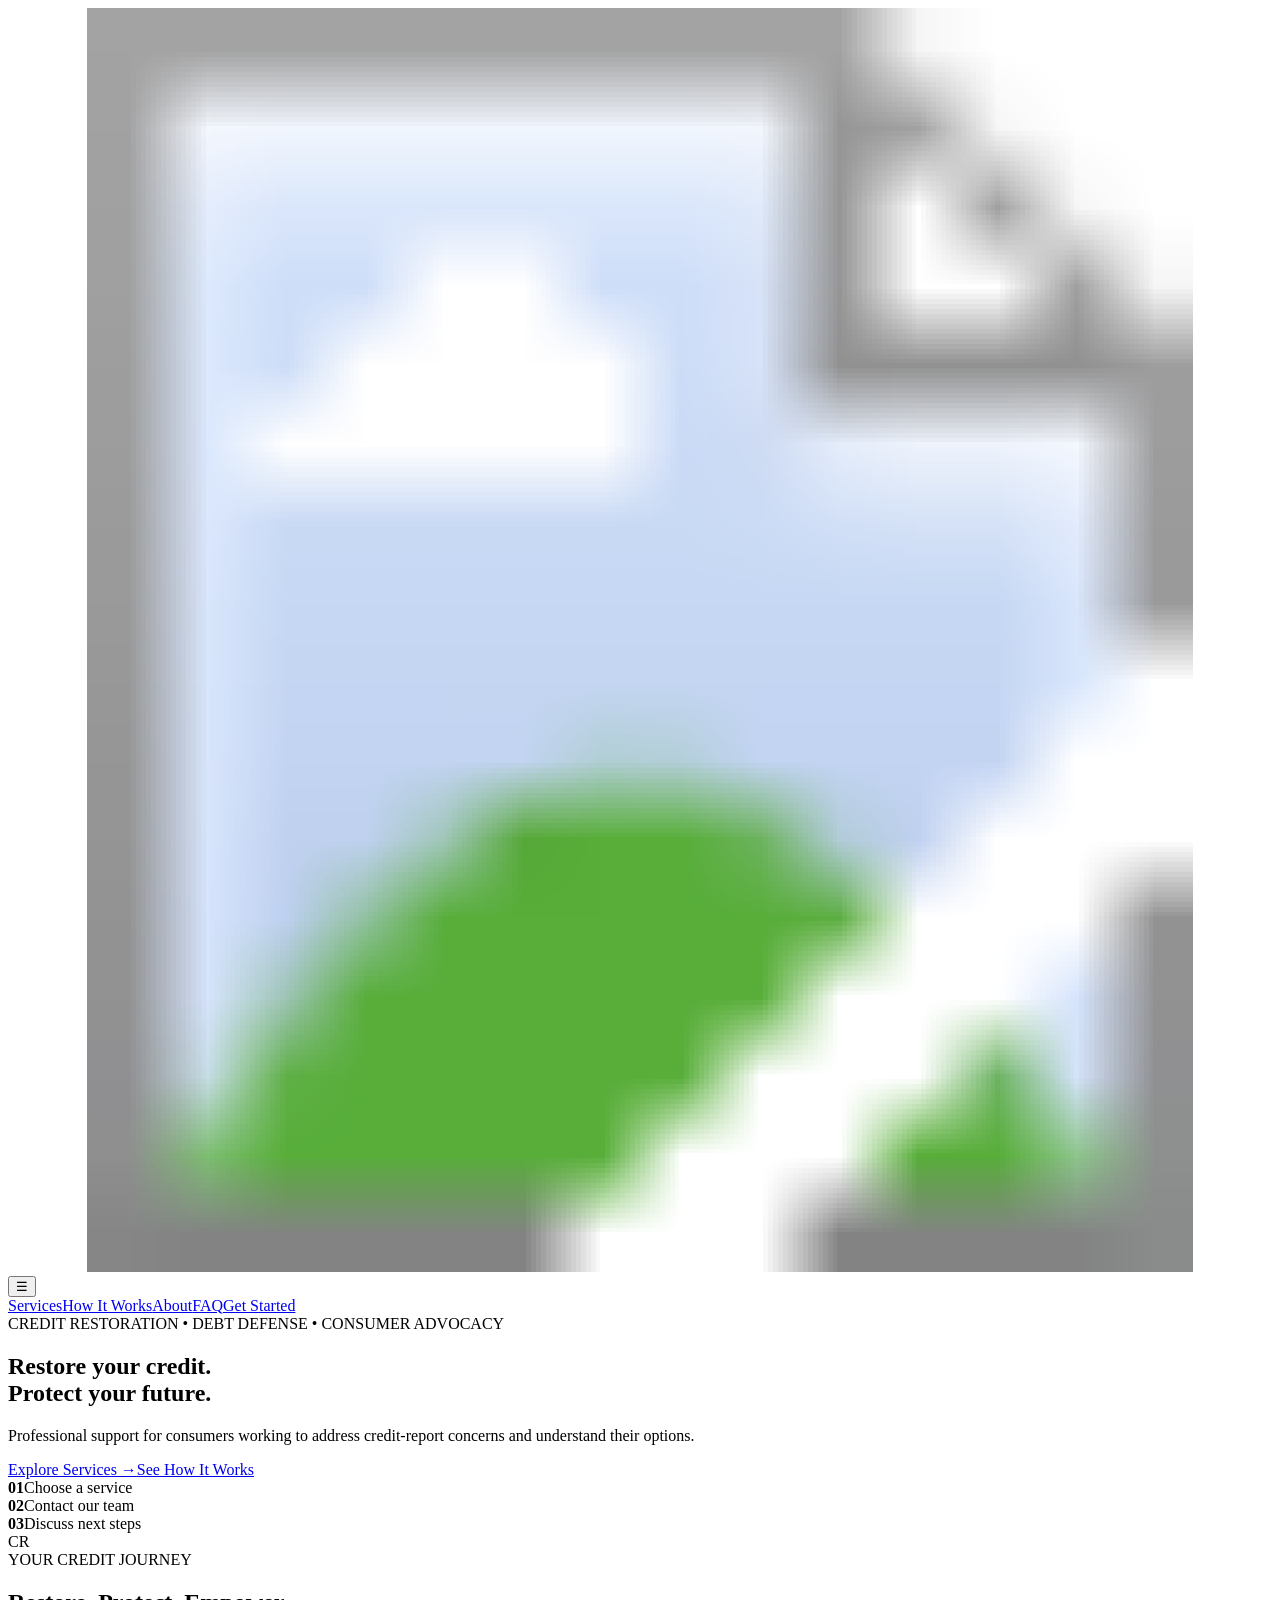
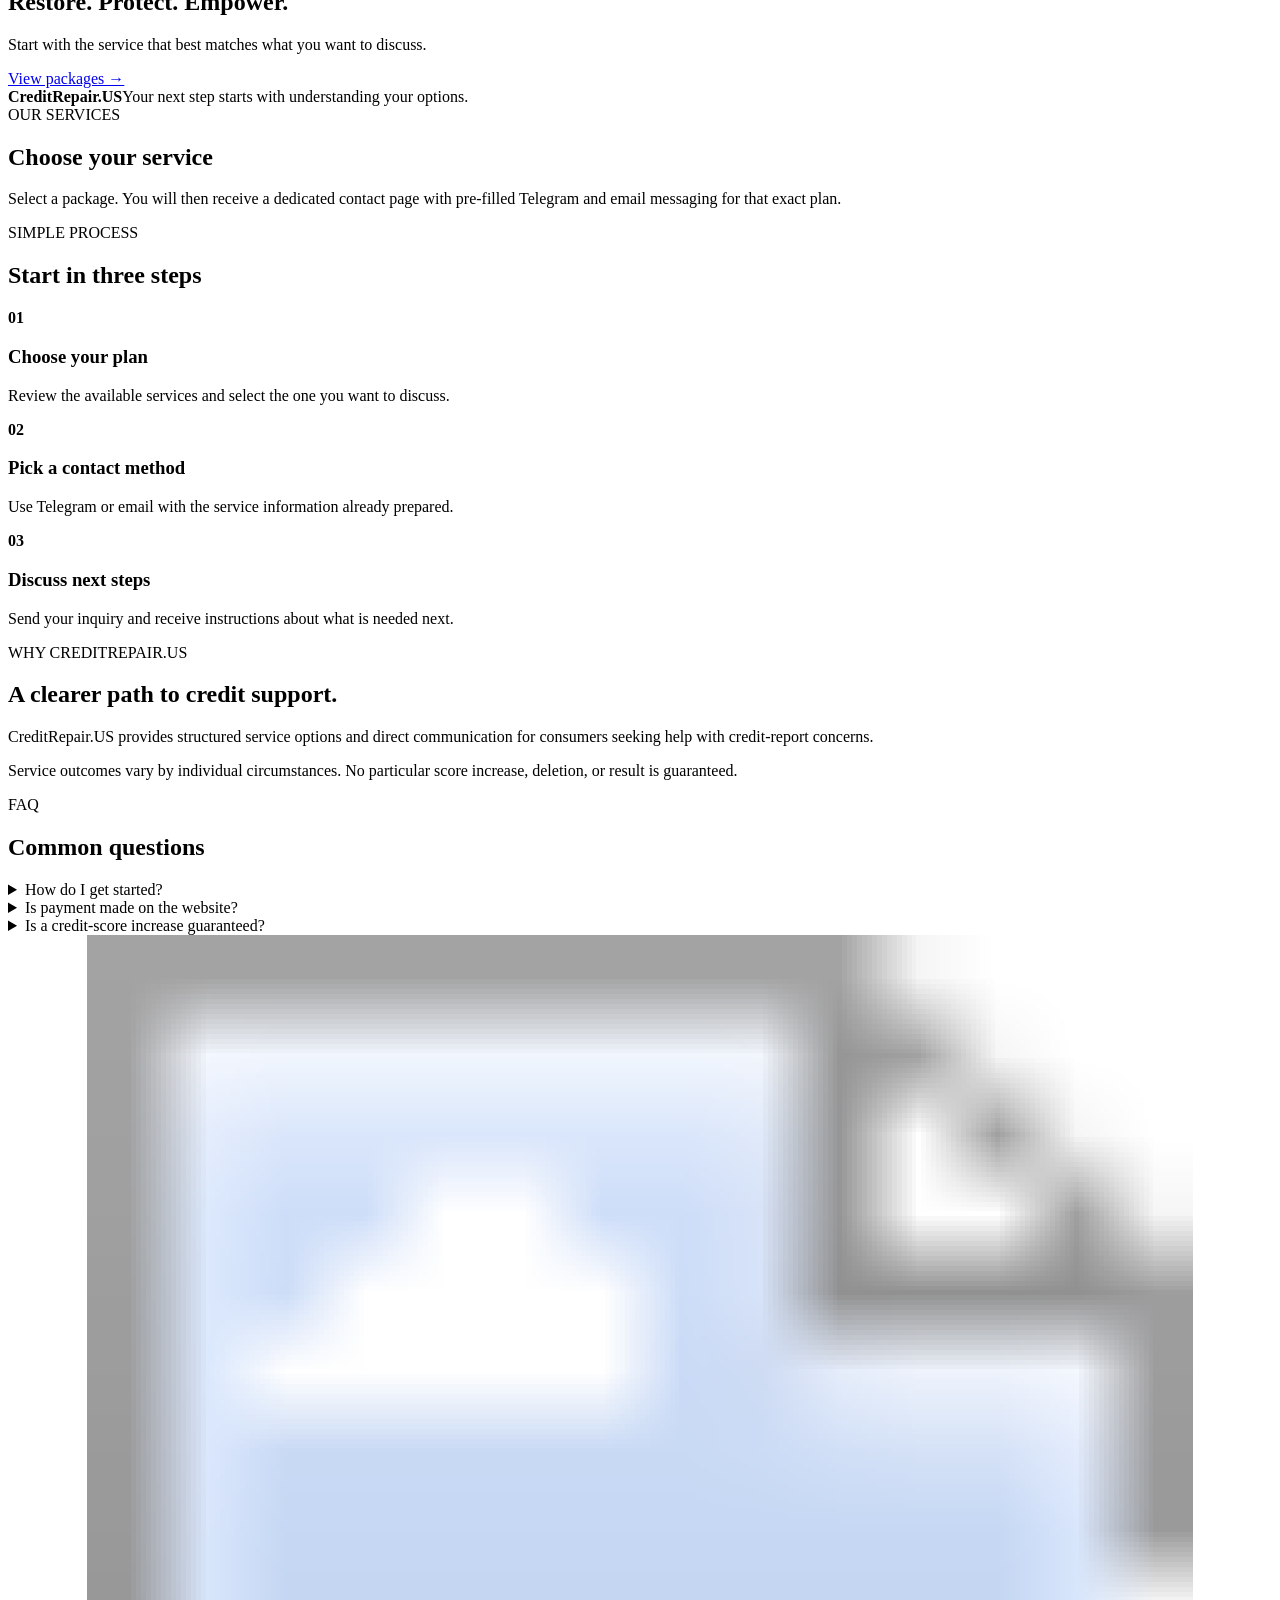
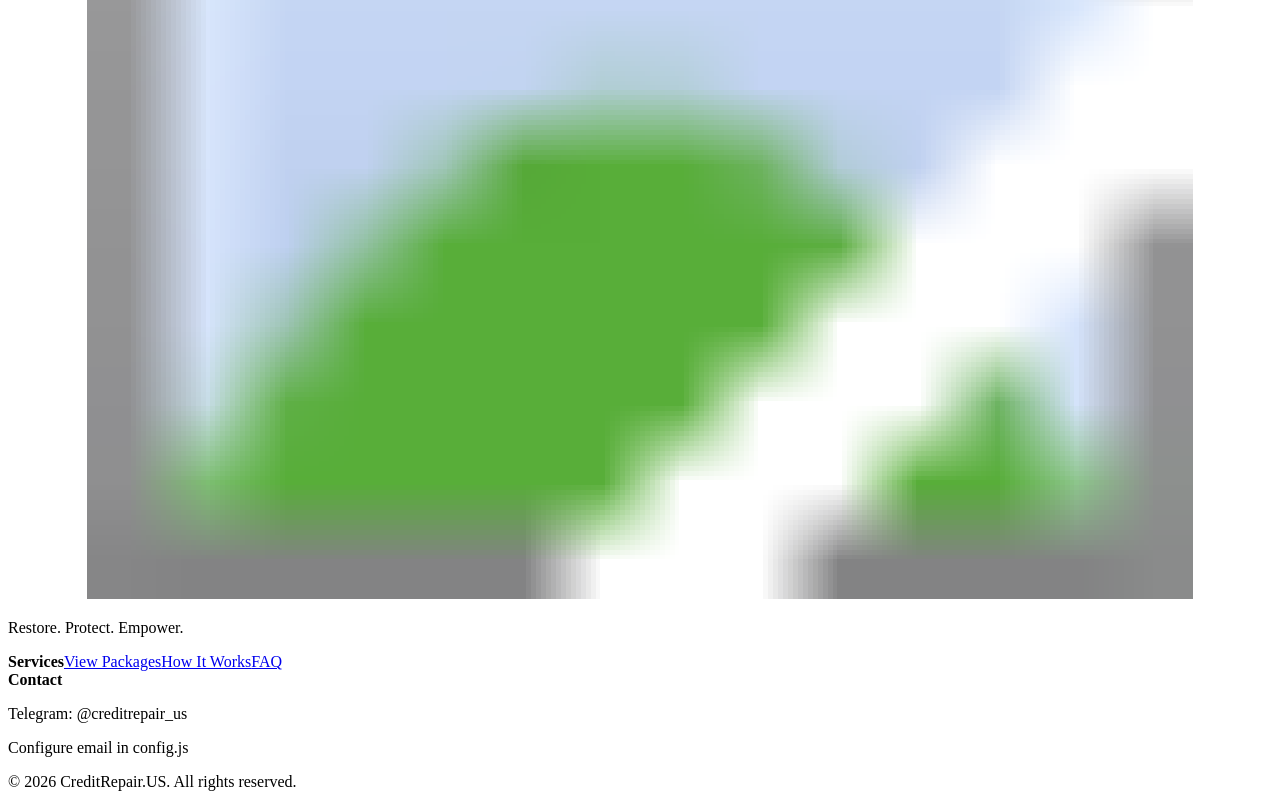
==== index.html @ c119c8a9 "Add CreditRepair.US homepage" ====
<!DOCTYPE html><html lang="en"><head><meta charset="UTF-8"><meta name="viewport" content="width=device-width,initial-scale=1"><meta name="description" content="CreditRepair.US — Credit Restoration, Consumer Debt Defense and Consumer Advocacy"><title>CreditRepair.US | Restore. Protect. Empower.</title><link rel="stylesheet" href="styles.css"></head><body><header class="site-header"><div class="container nav-wrap"><a class="brand" href="index.html"><img src="assets/logo.svg" alt="CreditRepair.US logo"></a><button class="menu-toggle" aria-label="Open navigation">☰</button><nav class="nav"><a href="#services">Services</a><a href="#process">How It Works</a><a href="#about">About</a><a href="#faq">FAQ</a><a class="nav-cta" href="#services">Get Started</a></nav></div></header><main><section class="hero"><div class="container hero-grid"><div><span class="eyebrow">CREDIT RESTORATION • DEBT DEFENSE • CONSUMER ADVOCACY</span><h1>Restore your credit.<br><span>Protect your future.</span></h1><p>Professional support for consumers working to address credit-report concerns and understand their options.</p><div class="hero-actions"><a class="btn btn-primary" href="#services">Explore Services →</a><a class="btn btn-outline" href="#process">See How It Works</a></div><div class="trust-row"><div><strong>01</strong><span>Choose a service</span></div><div><strong>02</strong><span>Contact our team</span></div><div><strong>03</strong><span>Discuss next steps</span></div></div></div><div class="hero-card"><div class="shield-ring">CR</div><span class="mini-label">YOUR CREDIT JOURNEY</span><h2>Restore. Protect. Empower.</h2><p>Start with the service that best matches what you want to discuss.</p><a href="#services" class="text-link">View packages →</a></div></div></section><section class="statement"><div class="container statement-inner"><strong>CreditRepair.US</strong><span>Your next step starts with understanding your options.</span></div></section><section id="services" class="section"><div class="container"><div class="section-heading"><div><span class="eyebrow">OUR SERVICES</span><h2>Choose your <span>service</span></h2></div><p>Select a package. You will then receive a dedicated contact page with pre-filled Telegram and email messaging for that exact plan.</p></div><div id="plans" class="plans-grid"></div></div></section><section id="process" class="section process-section"><div class="container"><div class="section-heading centered"><span class="eyebrow">SIMPLE PROCESS</span><h2>Start in <span>three steps</span></h2></div><div class="process-grid"><article><b>01</b><h3>Choose your plan</h3><p>Review the available services and select the one you want to discuss.</p></article><article><b>02</b><h3>Pick a contact method</h3><p>Use Telegram or email with the service information already prepared.</p></article><article><b>03</b><h3>Discuss next steps</h3><p>Send your inquiry and receive instructions about what is needed next.</p></article></div></div></section><section id="about" class="section about-section"><div class="container about-grid"><div><span class="eyebrow">WHY CREDITREPAIR.US</span><h2>A clearer path to <span>credit support.</span></h2></div><div><p>CreditRepair.US provides structured service options and direct communication for consumers seeking help with credit-report concerns.</p><p class="small-note">Service outcomes vary by individual circumstances. No particular score increase, deletion, or result is guaranteed.</p></div></div></section><section id="faq" class="section"><div class="container narrow"><div class="section-heading centered"><span class="eyebrow">FAQ</span><h2>Common <span>questions</span></h2></div><details><summary>How do I get started?</summary><p>Choose a service, then use Telegram or email on the contact page to send an inquiry about that plan.</p></details><details><summary>Is payment made on the website?</summary><p>This version is an inquiry flow and does not process payment. Your selected service is sent to the business for follow-up.</p></details><details><summary>Is a credit-score increase guaranteed?</summary><p>No. Outcomes depend on individual circumstances and the information being reviewed.</p></details></div></section></main><footer><div class="container footer-grid"><div><img src="assets/logo.svg" alt="CreditRepair.US logo" class="footer-logo"><p>Restore. Protect. Empower.</p></div><div><strong>Services</strong><a href="#services">View Packages</a><a href="#process">How It Works</a><a href="#faq">FAQ</a></div><div><strong>Contact</strong><p>Telegram: @creditrepair_us</p><p>Configure email in config.js</p></div></div><div class="container footer-bottom">© 2026 CreditRepair.US. All rights reserved.</div></footer><script src="config.js"></script><script src="app.js"></script></body></html>
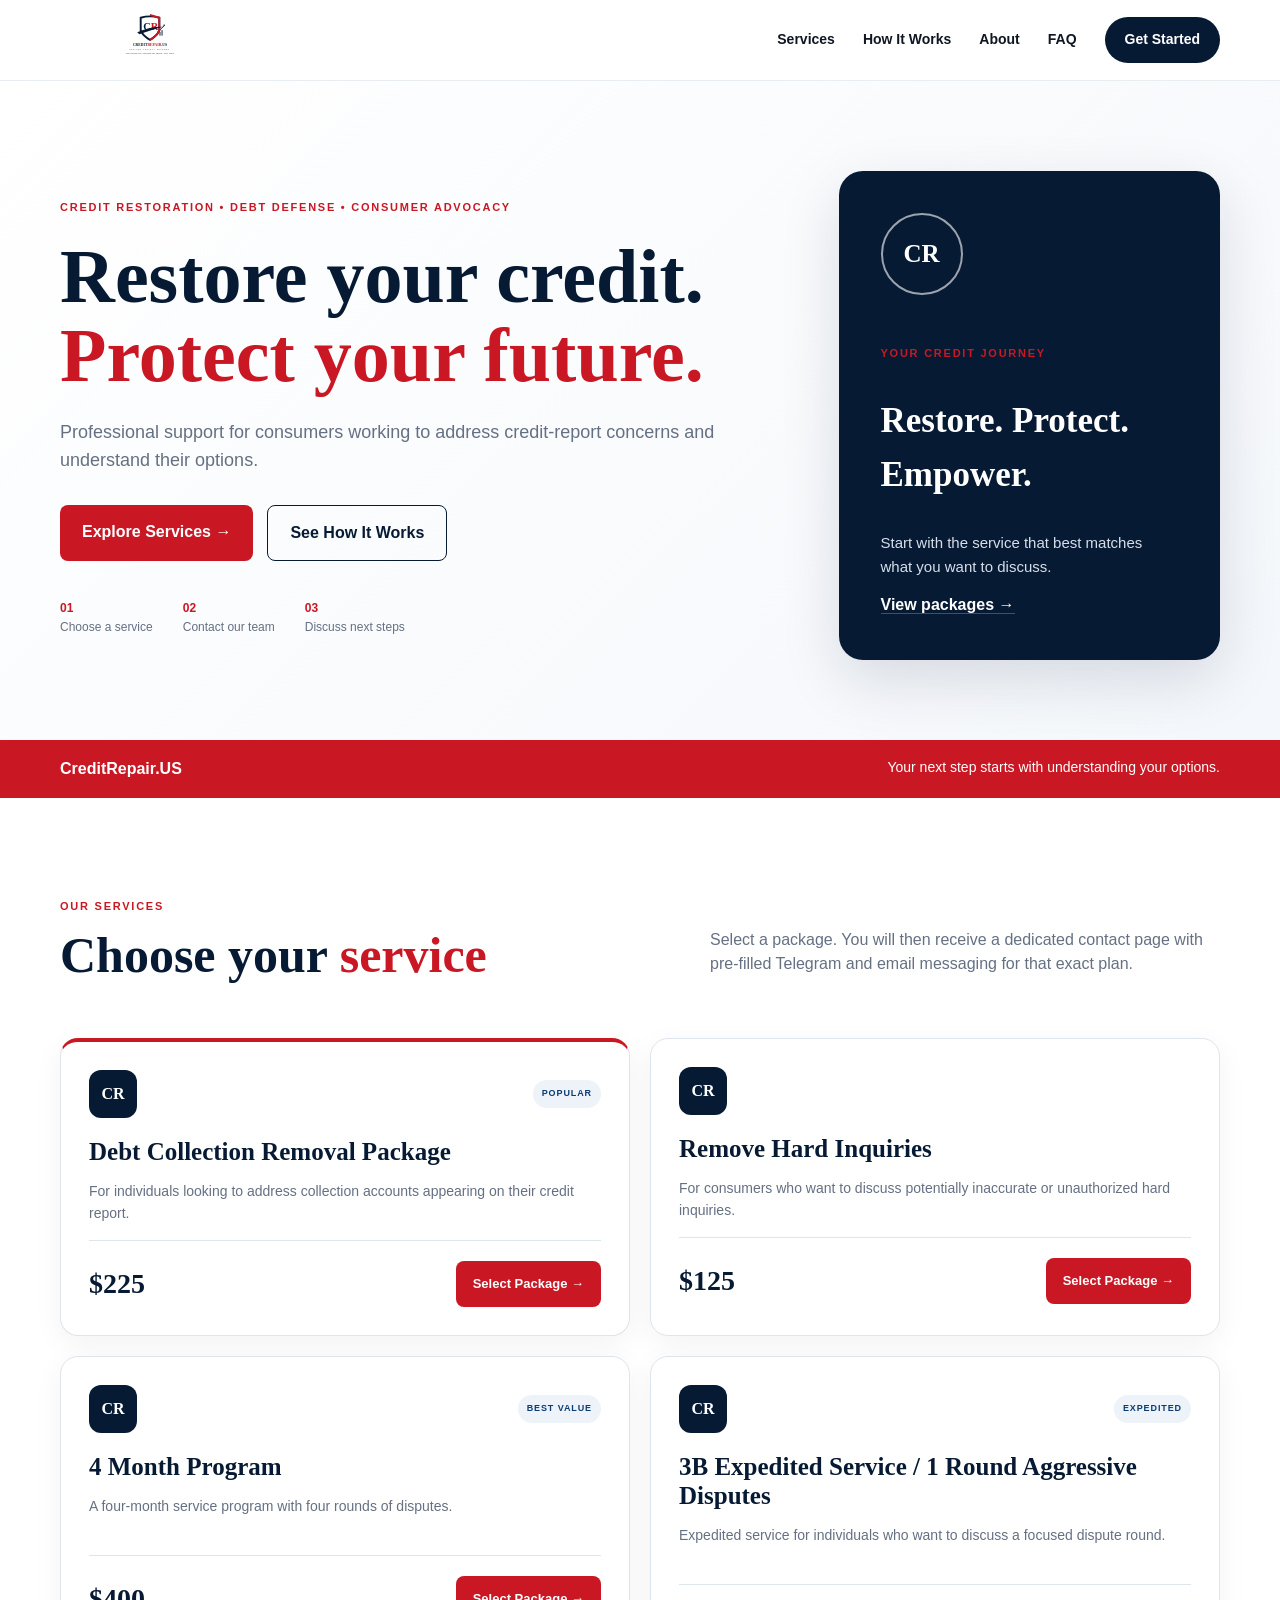
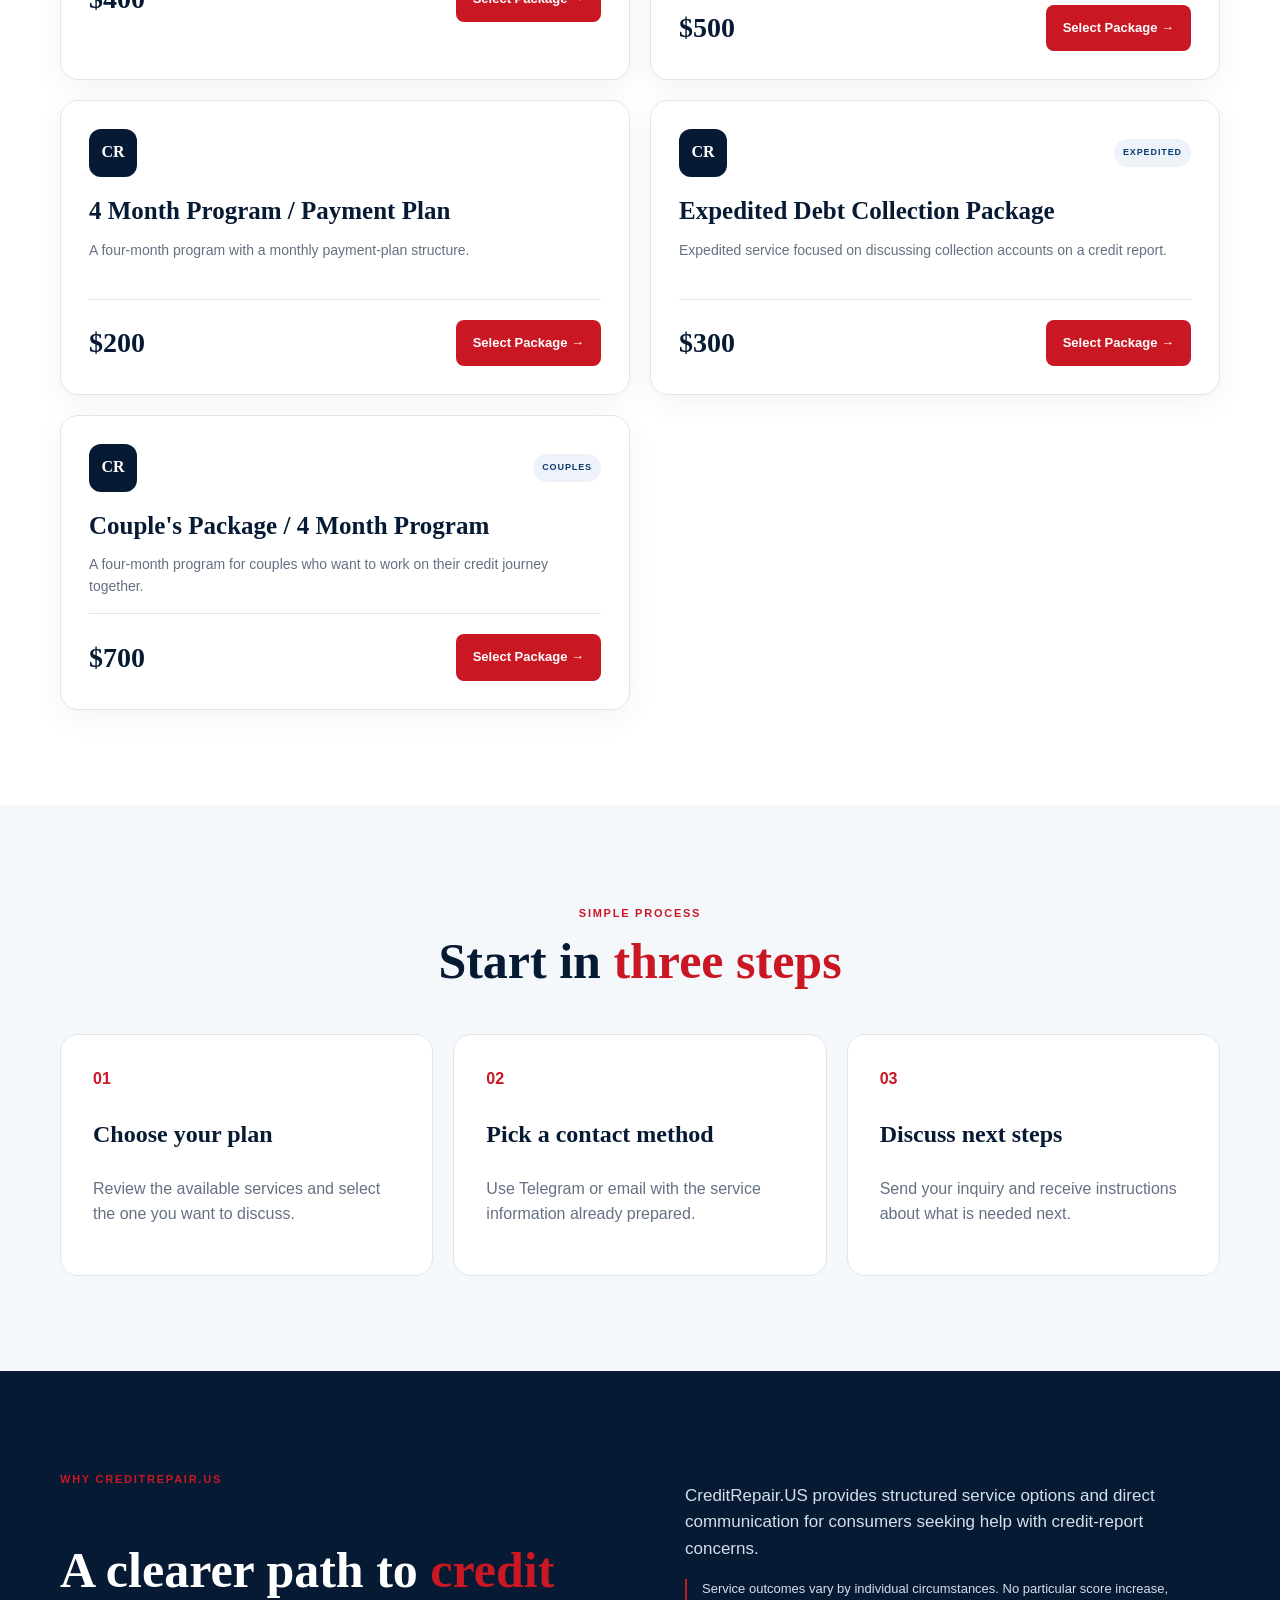
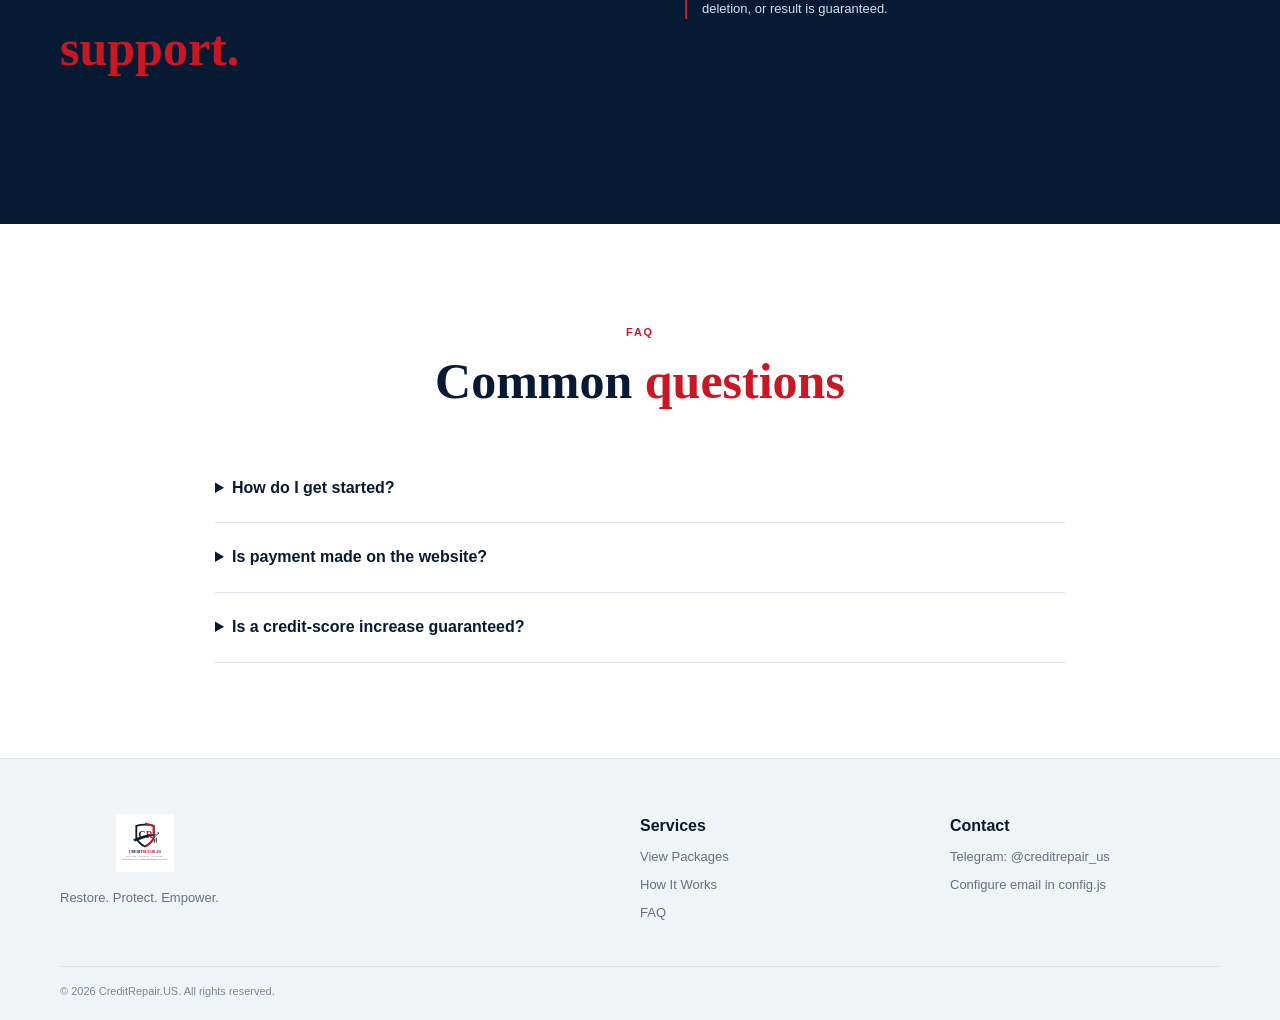
==== commit a522af22: "Install Vercel Web Analytics ## Vercel Web Analytics Implementation  Successfully installed and conf" ====
--- a/index.html
+++ b/index.html
@@ -1 +1 @@
-<!DOCTYPE html><html lang="en"><head><meta charset="UTF-8"><meta name="viewport" content="width=device-width,initial-scale=1"><meta name="description" content="CreditRepair.US — Credit Restoration, Consumer Debt Defense and Consumer Advocacy"><title>CreditRepair.US | Restore. Protect. Empower.</title><link rel="stylesheet" href="styles.css"></head><body><header class="site-header"><div class="container nav-wrap"><a class="brand" href="index.html"><img src="assets/logo.svg" alt="CreditRepair.US logo"></a><button class="menu-toggle" aria-label="Open navigation">☰</button><nav class="nav"><a href="#services">Services</a><a href="#process">How It Works</a><a href="#about">About</a><a href="#faq">FAQ</a><a class="nav-cta" href="#services">Get Started</a></nav></div></header><main><section class="hero"><div class="container hero-grid"><div><span class="eyebrow">CREDIT RESTORATION • DEBT DEFENSE • CONSUMER ADVOCACY</span><h1>Restore your credit.<br><span>Protect your future.</span></h1><p>Professional support for consumers working to address credit-report concerns and understand their options.</p><div class="hero-actions"><a class="btn btn-primary" href="#services">Explore Services →</a><a class="btn btn-outline" href="#process">See How It Works</a></div><div class="trust-row"><div><strong>01</strong><span>Choose a service</span></div><div><strong>02</strong><span>Contact our team</span></div><div><strong>03</strong><span>Discuss next steps</span></div></div></div><div class="hero-card"><div class="shield-ring">CR</div><span class="mini-label">YOUR CREDIT JOURNEY</span><h2>Restore. Protect. Empower.</h2><p>Start with the service that best matches what you want to discuss.</p><a href="#services" class="text-link">View packages →</a></div></div></section><section class="statement"><div class="container statement-inner"><strong>CreditRepair.US</strong><span>Your next step starts with understanding your options.</span></div></section><section id="services" class="section"><div class="container"><div class="section-heading"><div><span class="eyebrow">OUR SERVICES</span><h2>Choose your <span>service</span></h2></div><p>Select a package. You will then receive a dedicated contact page with pre-filled Telegram and email messaging for that exact plan.</p></div><div id="plans" class="plans-grid"></div></div></section><section id="process" class="section process-section"><div class="container"><div class="section-heading centered"><span class="eyebrow">SIMPLE PROCESS</span><h2>Start in <span>three steps</span></h2></div><div class="process-grid"><article><b>01</b><h3>Choose your plan</h3><p>Review the available services and select the one you want to discuss.</p></article><article><b>02</b><h3>Pick a contact method</h3><p>Use Telegram or email with the service information already prepared.</p></article><article><b>03</b><h3>Discuss next steps</h3><p>Send your inquiry and receive instructions about what is needed next.</p></article></div></div></section><section id="about" class="section about-section"><div class="container about-grid"><div><span class="eyebrow">WHY CREDITREPAIR.US</span><h2>A clearer path to <span>credit support.</span></h2></div><div><p>CreditRepair.US provides structured service options and direct communication for consumers seeking help with credit-report concerns.</p><p class="small-note">Service outcomes vary by individual circumstances. No particular score increase, deletion, or result is guaranteed.</p></div></div></section><section id="faq" class="section"><div class="container narrow"><div class="section-heading centered"><span class="eyebrow">FAQ</span><h2>Common <span>questions</span></h2></div><details><summary>How do I get started?</summary><p>Choose a service, then use Telegram or email on the contact page to send an inquiry about that plan.</p></details><details><summary>Is payment made on the website?</summary><p>This version is an inquiry flow and does not process payment. Your selected service is sent to the business for follow-up.</p></details><details><summary>Is a credit-score increase guaranteed?</summary><p>No. Outcomes depend on individual circumstances and the information being reviewed.</p></details></div></section></main><footer><div class="container footer-grid"><div><img src="assets/logo.svg" alt="CreditRepair.US logo" class="footer-logo"><p>Restore. Protect. Empower.</p></div><div><strong>Services</strong><a href="#services">View Packages</a><a href="#process">How It Works</a><a href="#faq">FAQ</a></div><div><strong>Contact</strong><p>Telegram: @creditrepair_us</p><p>Configure email in config.js</p></div></div><div class="container footer-bottom">© 2026 CreditRepair.US. All rights reserved.</div></footer><script src="config.js"></script><script src="app.js"></script></body></html>+<!DOCTYPE html><html lang="en"><head><meta charset="UTF-8"><meta name="viewport" content="width=device-width,initial-scale=1"><meta name="description" content="CreditRepair.US — Credit Restoration, Consumer Debt Defense and Consumer Advocacy"><title>CreditRepair.US | Restore. Protect. Empower.</title><link rel="stylesheet" href="styles.css"><script>window.va=window.va||function(){(window.vaq=window.vaq||[]).push(arguments)};</script><script defer src="https://cdn.vercel-insights.com/v1/script.js"></script></head><body><header class="site-header"><div class="container nav-wrap"><a class="brand" href="index.html"><img src="assets/logo.svg" alt="CreditRepair.US logo"></a><button class="menu-toggle" aria-label="Open navigation">☰</button><nav class="nav"><a href="#services">Services</a><a href="#process">How It Works</a><a href="#about">About</a><a href="#faq">FAQ</a><a class="nav-cta" href="#services">Get Started</a></nav></div></header><main><section class="hero"><div class="container hero-grid"><div><span class="eyebrow">CREDIT RESTORATION • DEBT DEFENSE • CONSUMER ADVOCACY</span><h1>Restore your credit.<br><span>Protect your future.</span></h1><p>Professional support for consumers working to address credit-report concerns and understand their options.</p><div class="hero-actions"><a class="btn btn-primary" href="#services">Explore Services →</a><a class="btn btn-outline" href="#process">See How It Works</a></div><div class="trust-row"><div><strong>01</strong><span>Choose a service</span></div><div><strong>02</strong><span>Contact our team</span></div><div><strong>03</strong><span>Discuss next steps</span></div></div></div><div class="hero-card"><div class="shield-ring">CR</div><span class="mini-label">YOUR CREDIT JOURNEY</span><h2>Restore. Protect. Empower.</h2><p>Start with the service that best matches what you want to discuss.</p><a href="#services" class="text-link">View packages →</a></div></div></section><section class="statement"><div class="container statement-inner"><strong>CreditRepair.US</strong><span>Your next step starts with understanding your options.</span></div></section><section id="services" class="section"><div class="container"><div class="section-heading"><div><span class="eyebrow">OUR SERVICES</span><h2>Choose your <span>service</span></h2></div><p>Select a package. You will then receive a dedicated contact page with pre-filled Telegram and email messaging for that exact plan.</p></div><div id="plans" class="plans-grid"></div></div></section><section id="process" class="section process-section"><div class="container"><div class="section-heading centered"><span class="eyebrow">SIMPLE PROCESS</span><h2>Start in <span>three steps</span></h2></div><div class="process-grid"><article><b>01</b><h3>Choose your plan</h3><p>Review the available services and select the one you want to discuss.</p></article><article><b>02</b><h3>Pick a contact method</h3><p>Use Telegram or email with the service information already prepared.</p></article><article><b>03</b><h3>Discuss next steps</h3><p>Send your inquiry and receive instructions about what is needed next.</p></article></div></div></section><section id="about" class="section about-section"><div class="container about-grid"><div><span class="eyebrow">WHY CREDITREPAIR.US</span><h2>A clearer path to <span>credit support.</span></h2></div><div><p>CreditRepair.US provides structured service options and direct communication for consumers seeking help with credit-report concerns.</p><p class="small-note">Service outcomes vary by individual circumstances. No particular score increase, deletion, or result is guaranteed.</p></div></div></section><section id="faq" class="section"><div class="container narrow"><div class="section-heading centered"><span class="eyebrow">FAQ</span><h2>Common <span>questions</span></h2></div><details><summary>How do I get started?</summary><p>Choose a service, then use Telegram or email on the contact page to send an inquiry about that plan.</p></details><details><summary>Is payment made on the website?</summary><p>This version is an inquiry flow and does not process payment. Your selected service is sent to the business for follow-up.</p></details><details><summary>Is a credit-score increase guaranteed?</summary><p>No. Outcomes depend on individual circumstances and the information being reviewed.</p></details></div></section></main><footer><div class="container footer-grid"><div><img src="assets/logo.svg" alt="CreditRepair.US logo" class="footer-logo"><p>Restore. Protect. Empower.</p></div><div><strong>Services</strong><a href="#services">View Packages</a><a href="#process">How It Works</a><a href="#faq">FAQ</a></div><div><strong>Contact</strong><p>Telegram: @creditrepair_us</p><p>Configure email in config.js</p></div></div><div class="container footer-bottom">© 2026 CreditRepair.US. All rights reserved.</div></footer><script src="config.js"></script><script src="app.js"></script></body></html>
--- a/styles.css
+++ b/styles.css
@@ -0,0 +1 @@
+:root{--navy:#071a33;--blue:#0b3d73;--red:#c91824;--ink:#101722;--muted:#657083;--line:#dfe5ec;--soft:#f5f8fb}*{box-sizing:border-box}html{scroll-behavior:smooth}body{margin:0;color:var(--ink);background:#fff;font-family:Arial,Helvetica,sans-serif;line-height:1.55}a{text-decoration:none;color:inherit}.container{width:min(1160px,calc(100% - 40px));margin:auto}.site-header{position:sticky;top:0;z-index:20;background:rgba(255,255,255,.96);border-bottom:1px solid #e8edf2}.nav-wrap{height:80px;display:flex;align-items:center;justify-content:space-between}.brand img{width:180px;height:62px;object-fit:contain}.nav{display:flex;gap:28px;align-items:center;font-weight:700;font-size:14px}.nav a:hover{color:var(--red)}.nav-cta{background:var(--navy);color:#fff!important;padding:12px 20px;border-radius:999px}.menu-toggle{display:none;border:0;background:none;font-size:28px;color:var(--navy)}.hero{padding:90px 0 80px;background:linear-gradient(135deg,#fff,#f4f7fb);overflow:hidden}.hero-grid{display:grid;grid-template-columns:1.3fr .7fr;gap:70px;align-items:center}.eyebrow,.mini-label{font-size:11px;letter-spacing:.16em;font-weight:800;color:var(--red)}h1,h2,h3{font-family:Georgia,'Times New Roman',serif;color:var(--navy)}h1{font-size:clamp(48px,6vw,76px);line-height:1.04;margin:18px 0 24px}h1 span,h2 span{color:var(--red)}.hero p{color:var(--muted);font-size:18px;max-width:680px}.hero-actions{display:flex;gap:14px;margin:30px 0 38px;flex-wrap:wrap}.btn{padding:15px 22px;border-radius:8px;font-weight:700}.btn-primary{background:var(--red);color:#fff}.btn-outline{border:1px solid var(--navy);color:var(--navy)}.trust-row{display:flex;gap:30px;flex-wrap:wrap}.trust-row div{display:flex;flex-direction:column}.trust-row strong{color:var(--red);font-size:12px}.trust-row span{font-size:12px;color:var(--muted)}.hero-card{background:var(--navy);color:#fff;padding:42px;border-radius:24px;box-shadow:0 20px 60px #071a3322}.shield-ring{width:82px;height:82px;border:2px solid #ffffff99;border-radius:50%;display:grid;place-items:center;font-family:Georgia,serif;font-weight:700;font-size:25px;margin-bottom:45px}.hero-card h2{color:#fff;font-size:35px}.hero-card p{color:#d6deea;font-size:15px}.text-link{color:#fff;font-weight:700;border-bottom:1px solid var(--red)}.statement{background:var(--red);color:#fff}.statement-inner{display:flex;justify-content:space-between;padding:17px 0;gap:20px}.statement-inner span{font-size:14px}.section{padding:95px 0}.section-heading{display:flex;justify-content:space-between;align-items:end;gap:50px;margin-bottom:45px}.section-heading h2{font-size:50px;line-height:1.1;margin:10px 0}.section-heading>p{max-width:510px;color:var(--muted)}.centered{display:block;text-align:center}.plans-grid{display:grid;grid-template-columns:repeat(2,1fr);gap:20px}.plan-card{border:1px solid var(--line);border-radius:18px;padding:28px;background:#fff;box-shadow:0 8px 30px #071a330d}.plan-card.featured{border-top:4px solid var(--red)}.plan-top,.plan-bottom{display:flex;justify-content:space-between;align-items:center;gap:15px}.plan-icon{width:48px;height:48px;border-radius:12px;background:var(--navy);color:#fff;display:grid;place-items:center;font-family:Georgia,serif;font-weight:700}.plan-tag{font-size:9px;letter-spacing:.1em;font-weight:800;background:#edf3f9;color:var(--blue);padding:7px 9px;border-radius:999px}.plan-card h3{font-size:25px;line-height:1.15;margin:20px 0 8px}.plan-card p{color:var(--muted);font-size:14px;min-height:45px}.plan-bottom{border-top:1px solid var(--line);padding-top:20px}.plan-bottom strong{font-family:Georgia,serif;font-size:28px;color:var(--navy)}.plan-btn{background:var(--red);color:#fff;padding:13px 17px;border-radius:8px;font-weight:700;font-size:13px}.process-section{background:var(--soft)}.process-grid{display:grid;grid-template-columns:repeat(3,1fr);gap:20px}.process-grid article{background:#fff;border:1px solid var(--line);padding:32px;border-radius:18px}.process-grid b{color:var(--red)}.process-grid h3{font-size:24px}.process-grid p,.about-grid p{color:var(--muted)}.about-section{background:var(--navy)}.about-grid{display:grid;grid-template-columns:1fr 1fr;gap:90px}.about-grid h2{color:#fff;font-size:50px}.about-grid p{color:#d5deea;font-size:17px}.small-note{font-size:13px!important;border-left:2px solid var(--red);padding-left:15px}.narrow{max-width:850px}.faq-section{background:#fff}details{border-bottom:1px solid var(--line);padding:22px 0}summary{font-weight:700;color:var(--navy);cursor:pointer}details p{color:var(--muted)}footer{background:#f1f4f7;padding:55px 0 20px;border-top:1px solid var(--line)}.footer-grid{display:grid;grid-template-columns:2fr 1fr 1fr;gap:40px}.footer-logo{width:170px;height:58px;object-fit:contain}.footer-grid strong{color:var(--navy)}.footer-grid a,.footer-grid p{font-size:13px;color:var(--muted);display:block;margin:8px 0}.footer-bottom{border-top:1px solid var(--line);margin-top:35px;padding-top:16px;color:#7b8795;font-size:11px}.contact-page{background:linear-gradient(135deg,#fff,#f4f7fb)}.back-link{font-weight:700;color:var(--navy)}.contact-main{padding:80px 0}.contact-container{max-width:850px}.contact-intro{text-align:center;margin-bottom:40px}.contact-intro h1{font-size:54px}.contact-intro p{color:var(--muted)}.selected-card{display:flex;gap:22px;align-items:center;background:var(--navy);color:#fff;padding:28px;border-radius:20px;margin-bottom:30px}.selected-icon{width:64px;height:64px;border:1px solid #ffffff66;border-radius:50%;display:grid;place-items:center;font-family:Georgia,serif;font-weight:700}.selected-card h2{color:#fff;margin:5px 0;font-size:27px}.package-details{background:#fff;border:1px solid var(--line);border-radius:20px;padding:32px;margin-bottom:20px;box-shadow:0 8px 30px #071a3308}.package-details h2{font-size:30px;margin:8px 0 12px}.package-details>div:first-child>p{color:var(--muted);margin:0 0 24px;font-size:15px}.detail-points{display:grid;grid-template-columns:1fr 1fr;gap:12px;border-top:1px solid var(--line);padding-top:22px}.detail-point{display:flex;gap:10px;align-items:flex-start}.detail-point span{flex:0 0 auto;width:24px;height:24px;border-radius:50%;background:#eef4f9;color:var(--blue);display:grid;place-items:center;font-weight:800;font-size:12px}.detail-point p{margin:1px 0 0;color:var(--ink);font-size:13px}.detail-note{margin:25px 0 0;padding:14px 16px;border-left:3px solid var(--red);background:#faf7f7;color:var(--muted);font-size:12px}.contact-options{background:#fff;border:1px solid var(--line);border-radius:20px;padding:32px}.contact-options h2{font-size:32px;margin:0}.contact-subtitle{color:var(--muted)}.contact-grid{display:grid;grid-template-columns:1fr 1fr;gap:16px;margin-top:25px}.contact-option{border:1px solid var(--line);border-radius:15px;padding:22px;display:grid;grid-template-columns:auto 1fr auto;gap:16px;align-items:center}.contact-icon{width:45px;height:45px;border-radius:12px;background:var(--navy);color:#fff;display:grid;place-items:center}.contact-option h3{font-family:Arial;font-size:16px;margin:0}.contact-option p{font-size:12px;color:var(--muted);margin:4px 0}.contact-option>span{font-size:24px;color:var(--red)}.message-preview{margin-top:20px;background:#f6f8fa;border:1px solid var(--line);padding:25px;border-radius:16px}.message-preview p{white-space:pre-line;color:var(--muted);font-size:14px}.legal-note,.warning{font-size:12px;color:#748092}.warning{background:#fff6e5;border:1px solid #f0d49b;padding:12px;border-radius:8px}@media(max-width:850px){.nav{display:none;position:absolute;top:80px;left:0;right:0;background:#fff;padding:20px;flex-direction:column;align-items:stretch;border-bottom:1px solid var(--line)}.nav.open{display:flex}.menu-toggle{display:block}.hero-grid,.about-grid{grid-template-columns:1fr}.hero-card{max-width:600px}.section-heading{display:block}.plans-grid,.process-grid{grid-template-columns:1fr}.footer-grid{grid-template-columns:1fr 1fr}.detail-points{grid-template-columns:1fr}}@media(max-width:560px){.container{width:calc(100% - 28px)}.nav-wrap{height:72px}.brand img{width:155px;height:54px}.nav{top:72px}.hero{padding:60px 0}.hero h1{font-size:46px}.section{padding:70px 0}.section-heading h2,.about-grid h2{font-size:39px}.statement-inner{display:block}.plan-bottom{align-items:stretch;flex-direction:column}.plan-btn{text-align:center}.contact-main{padding:55px 0}.contact-intro h1{font-size:42px}.contact-grid{grid-template-columns:1fr}.footer-grid{grid-template-columns:1fr}.package-details{padding:24px}.detail-points{grid-template-columns:1fr}}
